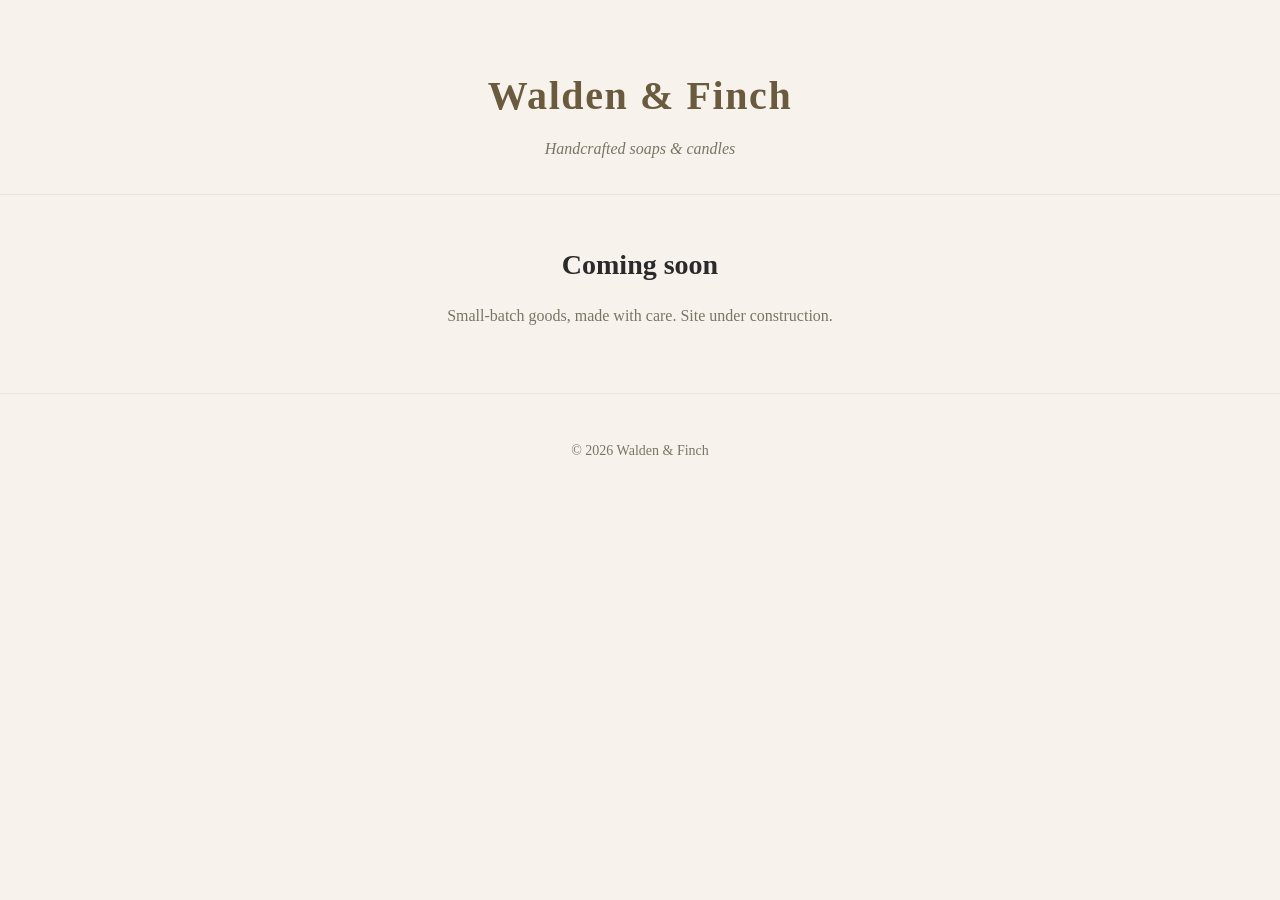
==== index.html @ c0010aae "Initial site scaffold" ====
<!DOCTYPE html>
<html lang="en">
<head>
  <meta charset="UTF-8" />
  <meta name="viewport" content="width=device-width, initial-scale=1.0" />
  <title>Walden &amp; Finch — Handcrafted Soaps &amp; Candles</title>
  <meta name="description" content="Walden & Finch — small-batch handcrafted soaps and candles." />
  <link rel="stylesheet" href="styles.css" />
</head>
<body>
  <header class="site-header">
    <div class="brand">
      <h1>Walden &amp; Finch</h1>
      <p class="tagline">Handcrafted soaps &amp; candles</p>
    </div>
  </header>

  <main>
    <section class="hero">
      <h2>Coming soon</h2>
      <p>Small-batch goods, made with care. Site under construction.</p>
    </section>
  </main>

  <footer class="site-footer">
    <p>&copy; <span id="year"></span> Walden &amp; Finch</p>
  </footer>

  <script>
    document.getElementById('year').textContent = new Date().getFullYear();
  </script>
</body>
</html>
---- styles.css ----
:root {
  --bg: #f7f3ec;
  --ink: #2a2a2a;
  --accent: #6b5b3e;
  --muted: #7a7466;
}

* { box-sizing: border-box; }

body {
  margin: 0;
  font-family: Georgia, "Times New Roman", serif;
  background: var(--bg);
  color: var(--ink);
  line-height: 1.6;
}

.site-header {
  text-align: center;
  padding: 4rem 1rem 2rem;
  border-bottom: 1px solid rgba(0,0,0,0.06);
}

.brand h1 {
  font-size: 2.5rem;
  margin: 0;
  letter-spacing: 0.04em;
  color: var(--accent);
}

.tagline {
  margin: 0.5rem 0 0;
  color: var(--muted);
  font-style: italic;
}

main {
  max-width: 720px;
  margin: 0 auto;
  padding: 3rem 1.5rem;
}

.hero {
  text-align: center;
}

.hero h2 {
  font-size: 1.75rem;
  margin: 0 0 0.75rem;
}

.hero p {
  color: var(--muted);
}

.site-footer {
  text-align: center;
  padding: 2rem 1rem;
  color: var(--muted);
  font-size: 0.875rem;
  border-top: 1px solid rgba(0,0,0,0.06);
}
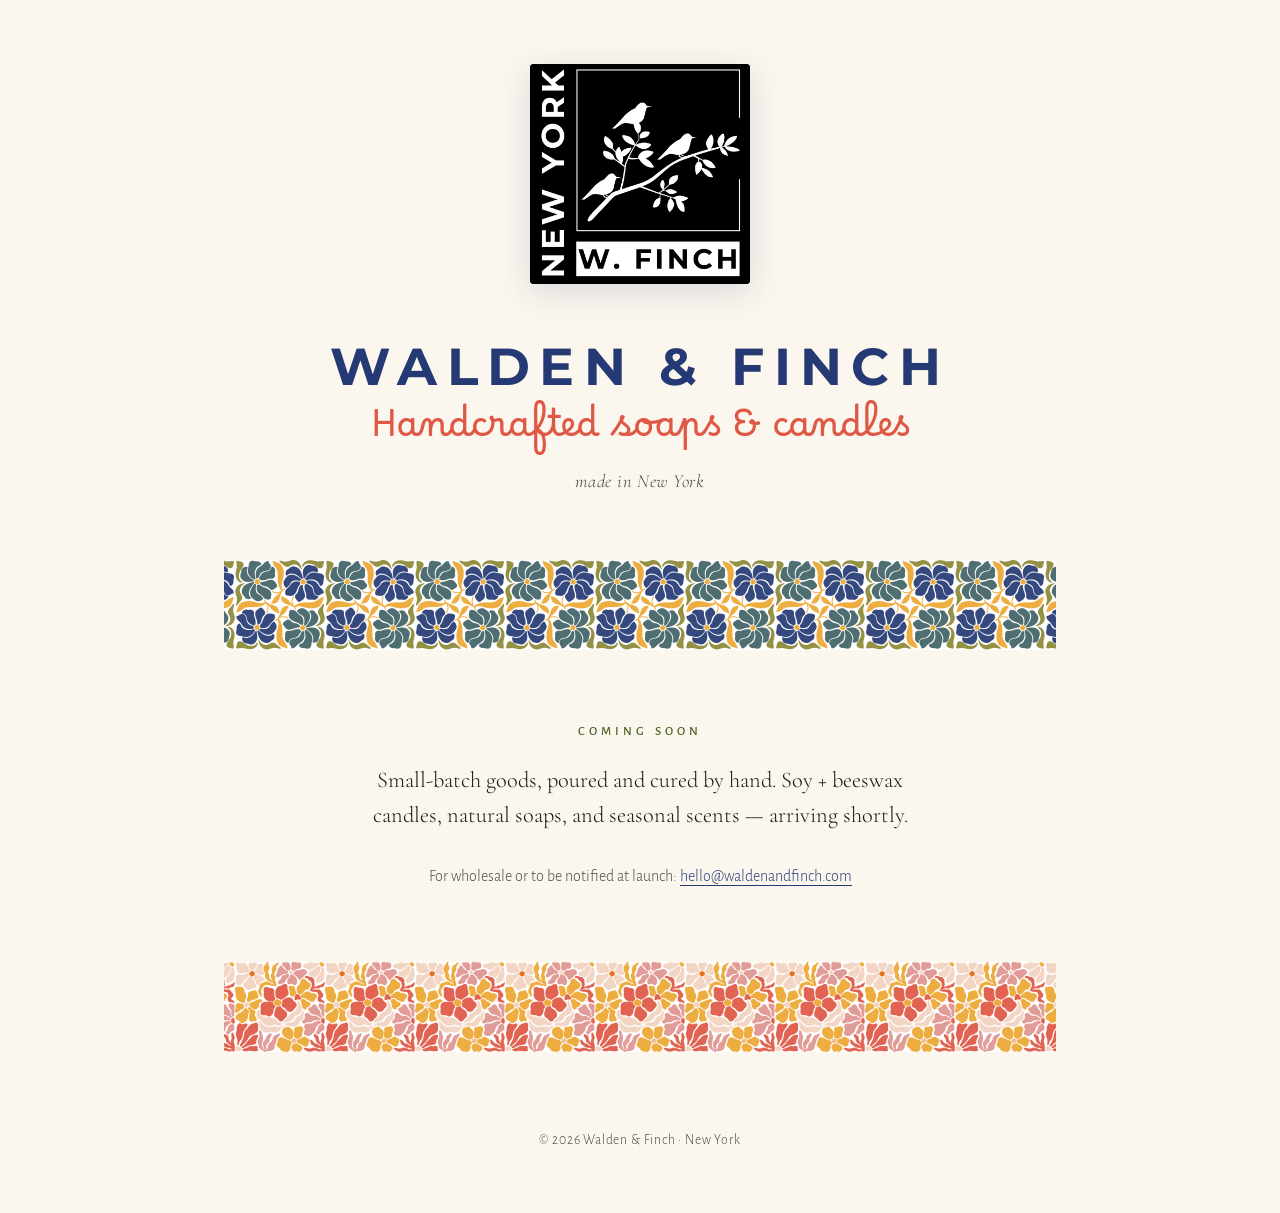
==== commit b36d92c7: "Brand the temp site with logo, palette, fonts, and pattern strips" ====
--- a/index.html
+++ b/index.html
@@ -4,27 +4,46 @@
   <meta charset="UTF-8" />
   <meta name="viewport" content="width=device-width, initial-scale=1.0" />
   <title>Walden &amp; Finch — Handcrafted Soaps &amp; Candles</title>
-  <meta name="description" content="Walden & Finch — small-batch handcrafted soaps and candles." />
+  <meta name="description" content="Walden & Finch — small-batch handcrafted soaps and candles, made in New York." />
+  <link rel="icon" type="image/png" href="assets/logo-black.png" />
+  <link rel="preconnect" href="https://fonts.googleapis.com">
+  <link rel="preconnect" href="https://fonts.gstatic.com" crossorigin>
+  <link href="https://fonts.googleapis.com/css2?family=Alegreya+Sans:wght@300;400;500&family=Borel&family=Cormorant+Garamond:ital,wght@0,400;0,500;1,400&family=Montserrat:wght@600;700;800&display=swap" rel="stylesheet">
   <link rel="stylesheet" href="styles.css" />
 </head>
 <body>
-  <header class="site-header">
-    <div class="brand">
-      <h1>Walden &amp; Finch</h1>
+  <div class="page">
+    <header class="hero">
+      <div class="logo-frame">
+        <img src="assets/logo-black.png" alt="Walden & Finch logo — finches on branches" class="logo" />
+      </div>
+      <h1 class="brand-name">WALDEN &amp; FINCH</h1>
       <p class="tagline">Handcrafted soaps &amp; candles</p>
-    </div>
-  </header>
+      <p class="origin">made in New York</p>
+    </header>
 
-  <main>
-    <section class="hero">
-      <h2>Coming soon</h2>
-      <p>Small-batch goods, made with care. Site under construction.</p>
-    </section>
-  </main>
+    <div class="pattern-strip" aria-hidden="true"></div>
 
-  <footer class="site-footer">
-    <p>&copy; <span id="year"></span> Walden &amp; Finch</p>
-  </footer>
+    <main>
+      <section class="coming-soon">
+        <h2 class="section-eyebrow">Coming soon</h2>
+        <p class="lede">
+          Small-batch goods, poured and cured by hand. Soy + beeswax candles,
+          natural soaps, and seasonal scents — arriving shortly.
+        </p>
+        <p class="contact">
+          For wholesale or to be notified at launch:
+          <a href="mailto:hello@waldenandfinch.com">hello@waldenandfinch.com</a>
+        </p>
+      </section>
+    </main>
+
+    <div class="pattern-strip pattern-strip--alt" aria-hidden="true"></div>
+
+    <footer class="site-footer">
+      <p>&copy; <span id="year"></span> Walden &amp; Finch · New York</p>
+    </footer>
+  </div>
 
   <script>
     document.getElementById('year').textContent = new Date().getFullYear();
--- a/styles.css
+++ b/styles.css
@@ -1,62 +1,177 @@
 :root {
-  --bg: #f7f3ec;
-  --ink: #2a2a2a;
-  --accent: #6b5b3e;
-  --muted: #7a7466;
+  /* Brand palette */
+  --navy: #253a75;
+  --teal: #406266;
+  --forest: #4e6424;
+  --olive: #8b8835;
+  --mustard: #eda731;
+  --terracotta: #df5846;
+  --peach: #ecb987;
+  --coral: #e09490;
+  --blush: #f1d2bf;
+  --steel: #2a78a1;
+  --sage: #8eb1ac;
+  --mauve: #c289a9;
+  --raspberry: #b04372;
+
+  /* Surfaces */
+  --bg: #fbf6ee;
+  --bg-soft: #f3ece0;
+  --ink: #1a1a1a;
+  --ink-soft: #4a4a4a;
+  --rule: rgba(37, 58, 117, 0.12);
+
+  /* Type */
+  --font-display: 'Montserrat', system-ui, sans-serif;
+  --font-serif: 'Cormorant Garamond', 'Times New Roman', serif;
+  --font-script: 'Borel', cursive;
+  --font-body: 'Alegreya Sans', system-ui, sans-serif;
 }
 
 * { box-sizing: border-box; }
 
+html, body { margin: 0; padding: 0; }
+
 body {
-  margin: 0;
-  font-family: Georgia, "Times New Roman", serif;
+  font-family: var(--font-body);
+  font-weight: 300;
   background: var(--bg);
   color: var(--ink);
   line-height: 1.6;
+  -webkit-font-smoothing: antialiased;
 }
 
-.site-header {
-  text-align: center;
-  padding: 4rem 1rem 2rem;
-  border-bottom: 1px solid rgba(0,0,0,0.06);
+.page {
+  max-width: 880px;
+  margin: 0 auto;
+  padding: 0 1.5rem;
 }
 
-.brand h1 {
-  font-size: 2.5rem;
-  margin: 0;
-  letter-spacing: 0.04em;
-  color: var(--accent);
+/* Hero */
+.hero {
+  text-align: center;
+  padding: 4rem 0 2.5rem;
+}
+
+.logo-frame {
+  display: inline-block;
+  background: #000;
+  padding: 0;
+  border-radius: 4px;
+  box-shadow: 0 8px 32px rgba(37, 58, 117, 0.15);
+  overflow: hidden;
+  line-height: 0;
+}
+
+.logo {
+  display: block;
+  width: 220px;
+  height: auto;
+}
+
+.brand-name {
+  font-family: var(--font-display);
+  font-weight: 700;
+  font-size: clamp(2rem, 5vw, 3.25rem);
+  letter-spacing: 0.18em;
+  margin: 2rem 0 0.5rem;
+  color: var(--navy);
 }
 
 .tagline {
-  margin: 0.5rem 0 0;
-  color: var(--muted);
-  font-style: italic;
+  font-family: var(--font-script);
+  font-size: clamp(1.5rem, 3.5vw, 2.25rem);
+  color: var(--terracotta);
+  margin: 0 0 0.25rem;
+  line-height: 1.2;
 }
 
-main {
-  max-width: 720px;
-  margin: 0 auto;
-  padding: 3rem 1.5rem;
+.origin {
+  font-family: var(--font-serif);
+  font-style: italic;
+  font-size: 1.15rem;
+  color: var(--ink-soft);
+  margin: 0.5rem 0 0;
+  letter-spacing: 0.04em;
 }
 
-.hero {
-  text-align: center;
+/* Pattern strips */
+.pattern-strip {
+  height: 90px;
+  margin: 1.5rem 0;
+  background-image: url('assets/pattern-navy-teal.png');
+  background-size: 90px 90px;
+  background-repeat: repeat-x;
+  background-position: center;
+  opacity: 0.92;
 }
 
-.hero h2 {
-  font-size: 1.75rem;
-  margin: 0 0 0.75rem;
+.pattern-strip--alt {
+  background-image: url('assets/pattern-coral-blush.png');
 }
 
-.hero p {
-  color: var(--muted);
+/* Main */
+main {
+  padding: 1rem 0;
 }
 
+.coming-soon {
+  text-align: center;
+  max-width: 560px;
+  margin: 0 auto;
+  padding: 2rem 0;
+}
+
+.section-eyebrow {
+  font-family: var(--font-body);
+  font-weight: 500;
+  font-size: 0.8rem;
+  letter-spacing: 0.32em;
+  text-transform: uppercase;
+  color: var(--forest);
+  margin: 0 0 1.25rem;
+}
+
+.lede {
+  font-family: var(--font-serif);
+  font-size: clamp(1.15rem, 2.2vw, 1.4rem);
+  color: var(--ink);
+  margin: 0 0 2rem;
+  line-height: 1.55;
+}
+
+.contact {
+  font-family: var(--font-body);
+  font-size: 1rem;
+  color: var(--ink-soft);
+  margin: 0;
+}
+
+.contact a {
+  color: var(--navy);
+  text-decoration: none;
+  border-bottom: 1px solid var(--navy);
+  padding-bottom: 1px;
+  transition: color 0.15s, border-color 0.15s;
+}
+
+.contact a:hover {
+  color: var(--terracotta);
+  border-bottom-color: var(--terracotta);
+}
+
+/* Footer */
 .site-footer {
   text-align: center;
-  padding: 2rem 1rem;
-  color: var(--muted);
-  font-size: 0.875rem;
-  border-top: 1px solid rgba(0,0,0,0.06);
+  padding: 2.5rem 0 3rem;
+  font-family: var(--font-body);
+  font-size: 0.85rem;
+  color: var(--ink-soft);
+  letter-spacing: 0.06em;
 }
+
+@media (max-width: 600px) {
+  .hero { padding: 2.5rem 0 1.5rem; }
+  .logo { width: 170px; }
+  .pattern-strip { height: 64px; background-size: 64px 64px; }
+}
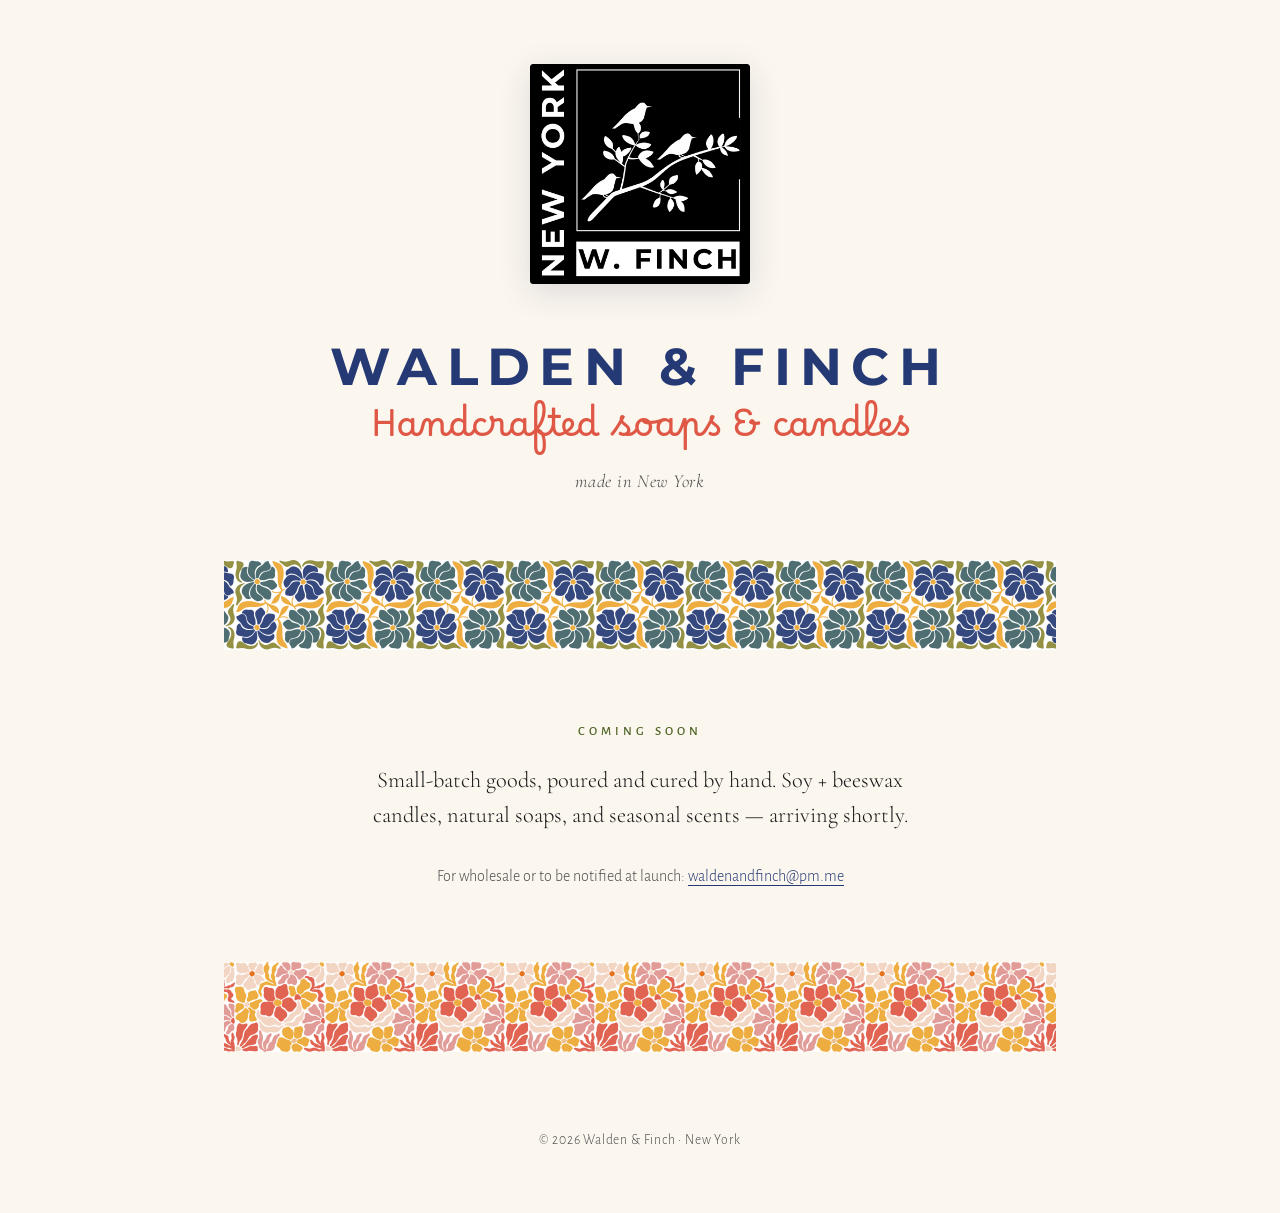
==== commit ac3def99: "Use waldenandfinch@pm.me as contact email" ====
--- a/index.html
+++ b/index.html
@@ -33,7 +33,7 @@
         </p>
         <p class="contact">
           For wholesale or to be notified at launch:
-          <a href="mailto:hello@waldenandfinch.com">hello@waldenandfinch.com</a>
+          <a href="mailto:waldenandfinch@pm.me">waldenandfinch@pm.me</a>
         </p>
       </section>
     </main>
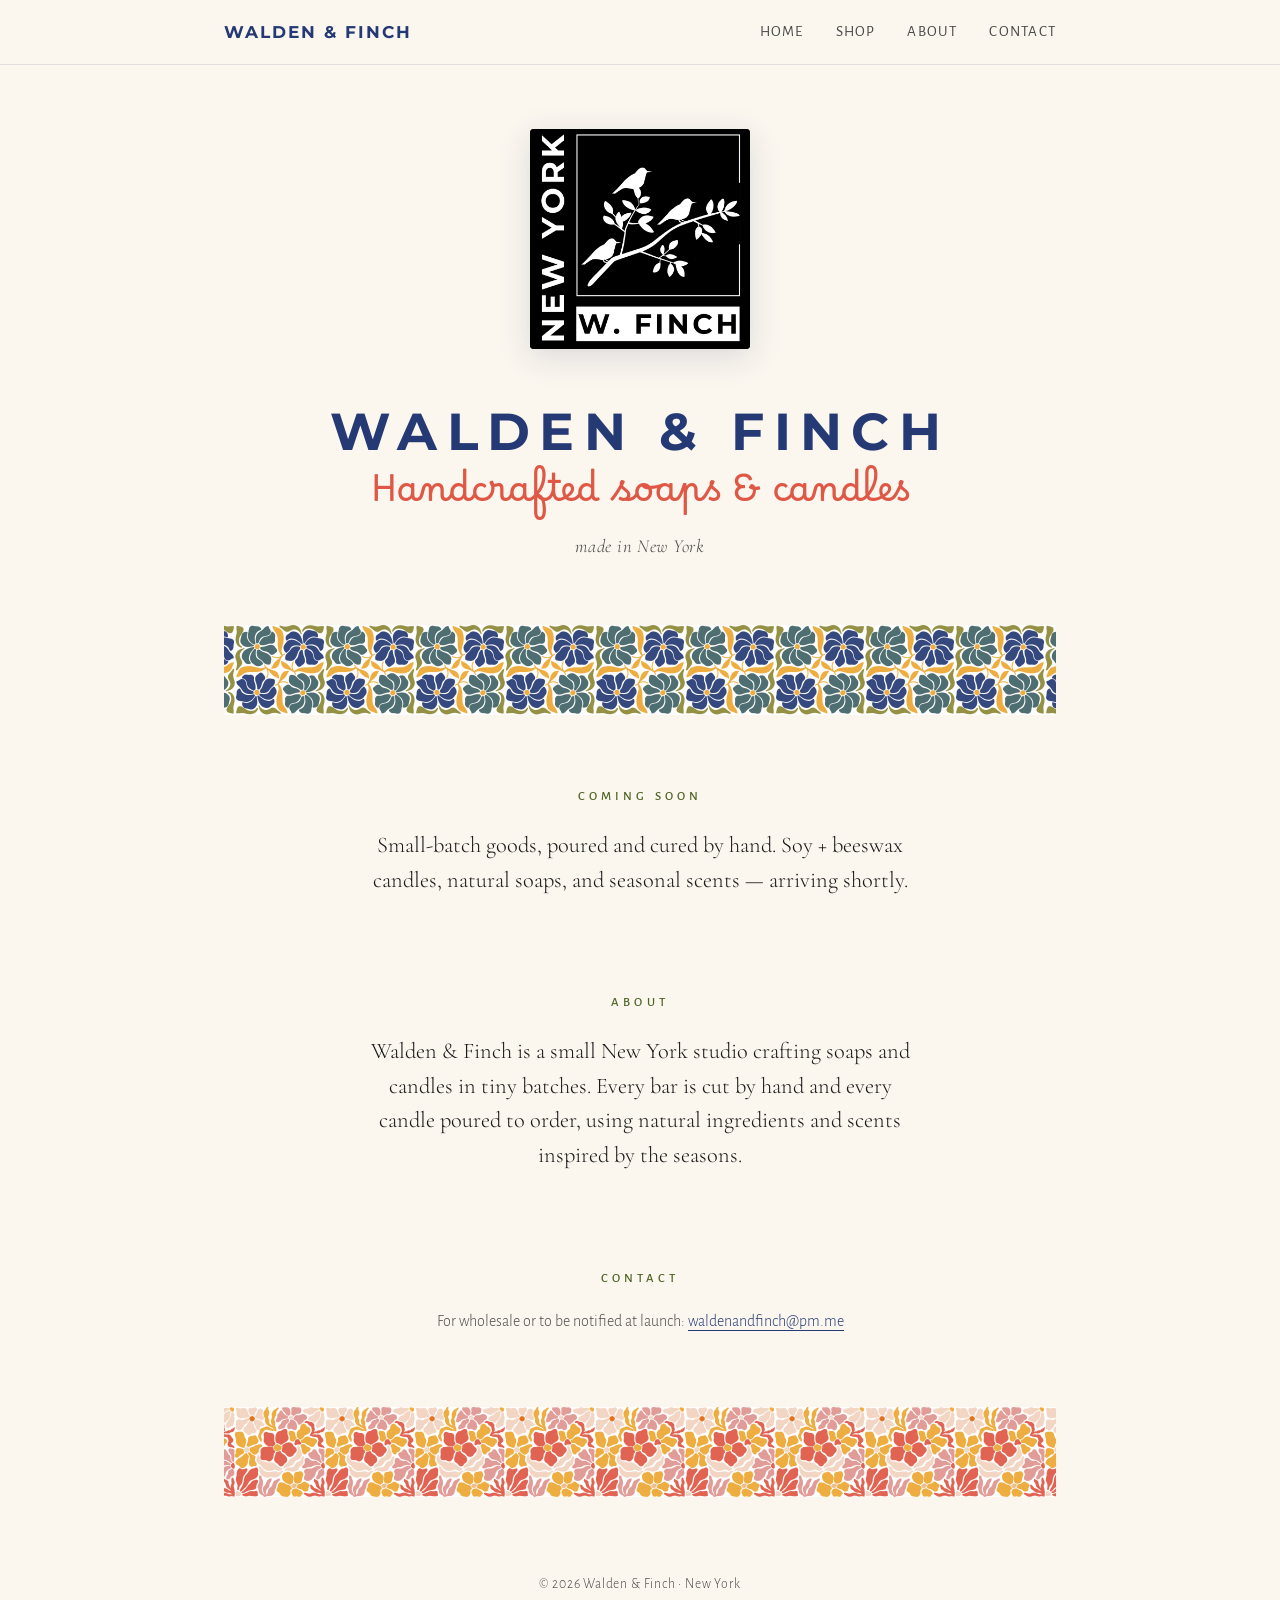
==== commit ca094c6a: "Add responsive navigation menu Add a sticky primary nav with brand link, desktop links, and an acces" ====
--- a/index.html
+++ b/index.html
@@ -12,7 +12,26 @@
   <link rel="stylesheet" href="styles.css" />
 </head>
 <body>
-  <div class="page">
+  <a class="skip-link" href="#main">Skip to content</a>
+
+  <nav class="site-nav" aria-label="Primary">
+    <div class="nav-inner">
+      <a href="#top" class="nav-brand">Walden &amp; Finch</a>
+      <button class="nav-toggle" aria-expanded="false" aria-controls="nav-menu" aria-label="Toggle navigation menu">
+        <span class="nav-toggle-bar"></span>
+        <span class="nav-toggle-bar"></span>
+        <span class="nav-toggle-bar"></span>
+      </button>
+      <ul class="nav-menu" id="nav-menu">
+        <li><a href="#top">Home</a></li>
+        <li><a href="#shop">Shop</a></li>
+        <li><a href="#about">About</a></li>
+        <li><a href="#contact">Contact</a></li>
+      </ul>
+    </div>
+  </nav>
+
+  <div class="page" id="top">
     <header class="hero">
       <div class="logo-frame">
         <img src="assets/logo-black.png" alt="Walden & Finch logo — finches on branches" class="logo" />
@@ -24,13 +43,26 @@
 
     <div class="pattern-strip" aria-hidden="true"></div>
 
-    <main>
-      <section class="coming-soon">
+    <main id="main">
+      <section class="coming-soon" id="shop">
         <h2 class="section-eyebrow">Coming soon</h2>
         <p class="lede">
           Small-batch goods, poured and cured by hand. Soy + beeswax candles,
           natural soaps, and seasonal scents — arriving shortly.
         </p>
+      </section>
+
+      <section class="about" id="about">
+        <h2 class="section-eyebrow">About</h2>
+        <p class="lede">
+          Walden &amp; Finch is a small New York studio crafting soaps and candles
+          in tiny batches. Every bar is cut by hand and every candle poured to order,
+          using natural ingredients and scents inspired by the seasons.
+        </p>
+      </section>
+
+      <section class="contact-section" id="contact">
+        <h2 class="section-eyebrow">Contact</h2>
         <p class="contact">
           For wholesale or to be notified at launch:
           <a href="mailto:waldenandfinch@pm.me">waldenandfinch@pm.me</a>
@@ -47,6 +79,33 @@
 
   <script>
     document.getElementById('year').textContent = new Date().getFullYear();
+
+    // Mobile navigation toggle
+    (function () {
+      var toggle = document.querySelector('.nav-toggle');
+      var menu = document.getElementById('nav-menu');
+      if (!toggle || !menu) return;
+
+      function closeMenu() {
+        menu.classList.remove('is-open');
+        toggle.setAttribute('aria-expanded', 'false');
+      }
+
+      toggle.addEventListener('click', function () {
+        var isOpen = menu.classList.toggle('is-open');
+        toggle.setAttribute('aria-expanded', isOpen ? 'true' : 'false');
+      });
+
+      // Close the menu when a link is tapped (mobile)
+      menu.addEventListener('click', function (e) {
+        if (e.target.tagName === 'A') closeMenu();
+      });
+
+      // Close on Escape
+      document.addEventListener('keydown', function (e) {
+        if (e.key === 'Escape') closeMenu();
+      });
+    })();
   </script>
 </body>
 </html>
--- a/styles.css
+++ b/styles.css
@@ -32,6 +32,142 @@
 
 html, body { margin: 0; padding: 0; }
 
+html { scroll-behavior: smooth; scroll-padding-top: 84px; }
+
+/* Skip link (accessibility) */
+.skip-link {
+  position: absolute;
+  left: -9999px;
+  top: 0;
+  z-index: 200;
+  background: var(--navy);
+  color: #fff;
+  padding: 0.6rem 1rem;
+  border-radius: 0 0 4px 0;
+  font-family: var(--font-body);
+}
+.skip-link:focus { left: 0; }
+
+/* Navigation */
+.site-nav {
+  position: sticky;
+  top: 0;
+  z-index: 100;
+  background: rgba(251, 246, 238, 0.92);
+  -webkit-backdrop-filter: blur(8px);
+  backdrop-filter: blur(8px);
+  border-bottom: 1px solid var(--rule);
+}
+
+.nav-inner {
+  max-width: 880px;
+  margin: 0 auto;
+  padding: 0 1.5rem;
+  height: 64px;
+  display: flex;
+  align-items: center;
+  justify-content: space-between;
+}
+
+.nav-brand {
+  font-family: var(--font-display);
+  font-weight: 700;
+  font-size: 1.05rem;
+  letter-spacing: 0.12em;
+  text-transform: uppercase;
+  color: var(--navy);
+  text-decoration: none;
+}
+
+.nav-menu {
+  list-style: none;
+  display: flex;
+  gap: 2rem;
+  margin: 0;
+  padding: 0;
+}
+
+.nav-menu a {
+  font-family: var(--font-body);
+  font-weight: 400;
+  font-size: 0.95rem;
+  letter-spacing: 0.08em;
+  text-transform: uppercase;
+  color: var(--ink-soft);
+  text-decoration: none;
+  padding: 0.25rem 0;
+  border-bottom: 2px solid transparent;
+  transition: color 0.15s, border-color 0.15s;
+}
+
+.nav-menu a:hover,
+.nav-menu a:focus {
+  color: var(--navy);
+  border-bottom-color: var(--terracotta);
+}
+
+/* Hamburger toggle */
+.nav-toggle {
+  display: none;
+  flex-direction: column;
+  justify-content: center;
+  gap: 5px;
+  width: 44px;
+  height: 44px;
+  padding: 0;
+  background: none;
+  border: none;
+  cursor: pointer;
+}
+
+.nav-toggle-bar {
+  display: block;
+  width: 26px;
+  height: 2px;
+  background: var(--navy);
+  transition: transform 0.2s, opacity 0.2s;
+}
+
+@media (max-width: 600px) {
+  .nav-toggle { display: flex; }
+
+  .nav-menu {
+    position: absolute;
+    top: 64px;
+    left: 0;
+    right: 0;
+    flex-direction: column;
+    gap: 0;
+    background: var(--bg);
+    border-bottom: 1px solid var(--rule);
+    box-shadow: 0 12px 24px rgba(37, 58, 117, 0.1);
+    max-height: 0;
+    overflow: hidden;
+    transition: max-height 0.25s ease;
+  }
+
+  .nav-menu.is-open {
+    max-height: 320px;
+  }
+
+  .nav-menu li {
+    width: 100%;
+    text-align: center;
+  }
+
+  .nav-menu a {
+    display: block;
+    padding: 1rem 1.5rem;
+    border-bottom: 1px solid var(--rule);
+  }
+
+  .nav-menu a:hover,
+  .nav-menu a:focus {
+    border-bottom-color: var(--rule);
+    background: var(--bg-soft);
+  }
+}
+
 body {
   font-family: var(--font-body);
   font-weight: 300;
@@ -115,7 +251,9 @@
   padding: 1rem 0;
 }
 
-.coming-soon {
+.coming-soon,
+.about,
+.contact-section {
   text-align: center;
   max-width: 560px;
   margin: 0 auto;
